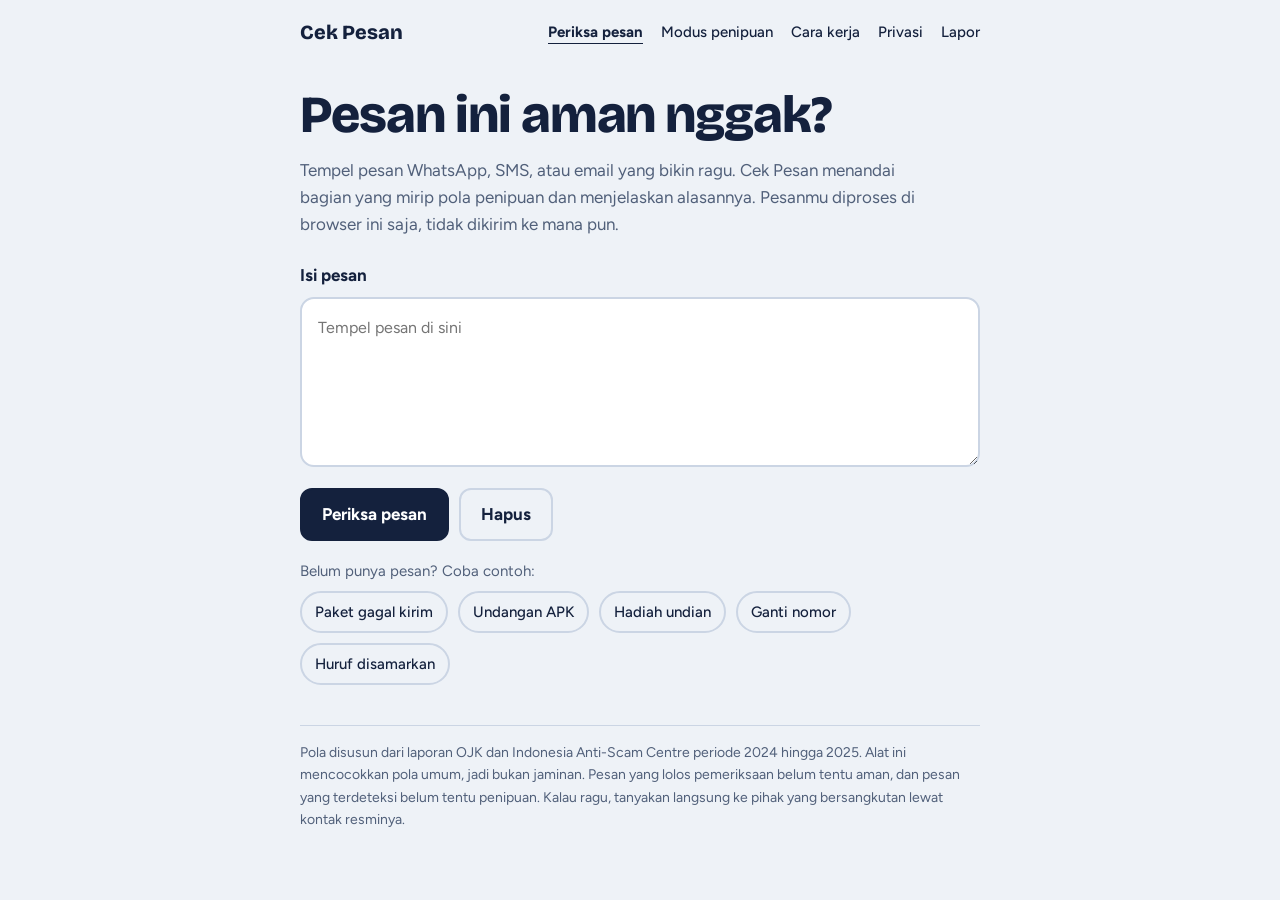
==== index.html @ b9cc6a18 "first commit" ====
<!DOCTYPE html>
<html lang="id">
<head>
<meta charset="utf-8">
<meta name="viewport" content="width=device-width, initial-scale=1, viewport-fit=cover">
<title>Cek Pesan: pengecek pesan penipuan berbahasa Indonesia</title>
<meta name="description" content="Tempel pesan WhatsApp, SMS, atau email yang mencurigakan. Cek Pesan menandai pola penipuan dan menjelaskan alasannya, langsung di browser.">
<meta property="og:type" content="website">
<meta property="og:title" content="Cek Pesan: pengecek pesan penipuan berbahasa Indonesia">
<meta property="og:description" content="Tempel pesan WhatsApp, SMS, atau email yang mencurigakan. Cek Pesan menandai pola penipuan dan menjelaskan alasannya, langsung di browser.">
<meta name="theme-color" content="#14213D">
<link rel="icon" href="ikon.svg" type="image/svg+xml">
<link rel="manifest" href="manifest.webmanifest">
<link rel="preconnect" href="https://fonts.googleapis.com"><link rel="preconnect" href="https://fonts.gstatic.com" crossorigin><link href="https://fonts.googleapis.com/css2?family=Bricolage+Grotesque:wght@600;800&family=Figtree:wght@400;500;700&display=swap" rel="stylesheet">
<link rel="stylesheet" href="css/style.css">
</head>
<body>
<nav class="top" aria-label="Menu utama"><a class="brand" href="index.html">Cek Pesan</a><a href="index.html" aria-current="page">Periksa pesan</a><a href="modus.html">Modus penipuan</a><a href="cara-kerja.html">Cara kerja</a><a href="privasi.html">Privasi</a><a href="lapor.html">Lapor</a></nav>
<main class="">

<h1>Pesan ini aman nggak?</h1>
<p class="lead">Tempel pesan WhatsApp, SMS, atau email yang bikin ragu. Cek Pesan menandai bagian yang mirip pola penipuan dan menjelaskan alasannya. Pesanmu diproses di browser ini saja, tidak dikirim ke mana pun.</p>

<label for="in" style="font-weight:700;display:block;margin-bottom:8px">Isi pesan</label>
<textarea id="in" placeholder="Tempel pesan di sini"></textarea>
<div class="row">
  <button class="primary" id="go">Periksa pesan</button>
  <button class="ghost" id="clr">Hapus</button>
</div>
<p class="hint">Belum punya pesan? Coba contoh:</p>
<div class="row" style="margin-top:8px">
  <button class="ghost ex" data-ex="0">Paket gagal kirim</button>
  <button class="ghost ex" data-ex="1">Undangan APK</button>
  <button class="ghost ex" data-ex="2">Hadiah undian</button>
  <button class="ghost ex" data-ex="3">Ganti nomor</button>
  <button class="ghost ex" data-ex="4">Huruf disamarkan</button>
</div>

<section id="out" aria-live="polite"></section>

<footer>Pola disusun dari laporan OJK dan Indonesia Anti-Scam Centre periode 2024 hingga 2025. Alat ini mencocokkan pola umum, jadi bukan jaminan. Pesan yang lolos pemeriksaan belum tentu aman, dan pesan yang terdeteksi belum tentu penipuan. Kalau ragu, tanyakan langsung ke pihak yang bersangkutan lewat kontak resminya.</footer>

</main>
<script src="js/app.js"></script>
</body>
</html>
---- css/style.css ----
:root{--bg:#EEF2F7;--surface:#FFFFFF;--ink:#14213D;--muted:#51607A;--line:#CBD5E4;--ok:#17745A;--warn:#A86A00;--bad:#C0283A;--okbg:#DDF3EA;--warnbg:#FFF0CF;--badbg:#FBDDE0;--mark:#FFE08A;--btn:#14213D;--btntx:#FFFFFF;
box-sizing:border-box;padding-top:env(safe-area-inset-top,0px);padding-bottom:env(safe-area-inset-bottom,0px);color-scheme:light}
@media (prefers-color-scheme:dark){:root:not([data-theme="light"]){--bg:#0F1624;--surface:#18223A;--ink:#E8EEF8;--muted:#9AA9C4;--line:#2B3A5A;--ok:#5FD3A6;--warn:#F0B84A;--bad:#FF7B8A;--okbg:#12362B;--warnbg:#3A2C0C;--badbg:#44161D;--mark:#6B5200;--btn:#E8EEF8;--btntx:#0F1624;color-scheme:dark}}
:root[data-theme="dark"]{--bg:#0F1624;--surface:#18223A;--ink:#E8EEF8;--muted:#9AA9C4;--line:#2B3A5A;--ok:#5FD3A6;--warn:#F0B84A;--bad:#FF7B8A;--okbg:#12362B;--warnbg:#3A2C0C;--badbg:#44161D;--mark:#6B5200;--btn:#E8EEF8;--btntx:#0F1624;color-scheme:dark}
html{scroll-padding-top:env(safe-area-inset-top,0px)}
*{box-sizing:border-box}
body{margin:0;background:var(--bg);color:var(--ink);font-family:"Figtree",system-ui,-apple-system,"Segoe UI",Roboto,sans-serif;line-height:1.6;font-size:17px}
main{max-width:720px;margin:0 auto;padding:40px 20px 56px}
h1{font-family:"Bricolage Grotesque","Figtree",system-ui,sans-serif;font-weight:800;font-size:clamp(34px,7vw,52px);line-height:1.05;letter-spacing:-.02em;margin:0 0 14px}
h2{font-family:"Bricolage Grotesque","Figtree",system-ui,sans-serif;font-size:21px;margin:30px 0 10px}
.lead{color:var(--muted);margin:0 0 24px;max-width:56ch}
textarea{width:100%;min-height:170px;resize:vertical;padding:16px;border:2px solid var(--line);border-radius:14px;background:var(--surface);color:var(--ink);font:inherit;font-size:16px}
textarea:focus-visible,button:focus-visible{outline:3px solid var(--ink);outline-offset:2px}
.row{display:flex;flex-wrap:wrap;gap:10px;align-items:center;margin-top:12px}
button{font:inherit;font-weight:700;cursor:pointer;border-radius:12px;border:2px solid var(--ink);padding:11px 20px}
.primary{background:var(--btn);color:var(--btntx);border-color:var(--btn)}
.ghost{background:transparent;color:var(--ink);border-color:var(--line)}
.ex{font-weight:500;font-size:15px;padding:7px 13px;border-radius:999px}
.hint{color:var(--muted);font-size:15px;margin:18px 0 0}
#out{margin-top:28px}
.verdict{border-radius:16px;padding:22px;border:2px solid}
.verdict.bad{background:var(--badbg);border-color:var(--bad)}
.verdict.warn{background:var(--warnbg);border-color:var(--warn)}
.verdict.ok{background:var(--okbg);border-color:var(--ok)}
.verdict h2{margin:0 0 6px;font-size:26px;line-height:1.2}
.verdict.bad h2{color:var(--bad)}.verdict.warn h2{color:var(--warn)}.verdict.ok h2{color:var(--ok)}
.verdict p{margin:0}
.meter{height:12px;border-radius:99px;background:var(--surface);margin:16px 0 6px;overflow:hidden;border:1px solid var(--line)}
.meter span{display:block;height:100%;border-radius:99px;background:currentColor}
.verdict.bad .meter{color:var(--bad)}.verdict.warn .meter{color:var(--warn)}.verdict.ok .meter{color:var(--ok)}
@media (prefers-reduced-motion:no-preference){.meter span{transition:width .6s ease}}
.small{font-size:15px;color:var(--muted)}
.msg{background:var(--surface);border:1px solid var(--line);border-radius:14px;padding:16px;white-space:pre-wrap;word-break:break-word}
mark{background:var(--mark);color:inherit;border-radius:4px;padding:1px 2px}
ul{padding-left:20px;margin:0}
li{margin:0 0 12px}
.reasons li{list-style:none;margin-left:-20px;padding:14px 16px;background:var(--surface);border:1px solid var(--line);border-left:5px solid var(--bad);border-radius:10px}
.reasons b{display:block}
.links code{background:var(--surface);border:1px solid var(--line);border-radius:6px;padding:2px 7px;word-break:break-all;font-size:15px}
a{color:var(--ink);font-weight:700;text-underline-offset:3px}
footer{margin-top:40px;color:var(--muted);font-size:14px;border-top:1px solid var(--line);padding-top:16px}

.top{max-width:720px;margin:0 auto;padding:16px 20px 0;display:flex;flex-wrap:wrap;gap:6px 18px;align-items:center}
.top a{text-decoration:none;font-weight:500;font-size:15px}
.top .brand{font-family:"Bricolage Grotesque","Figtree",system-ui,sans-serif;font-weight:800;font-size:20px;margin-right:auto}
.top a[aria-current]{text-decoration:underline;text-underline-offset:6px;font-weight:700}
.page p,.page li{max-width:62ch}
.page h1{margin-top:8px}
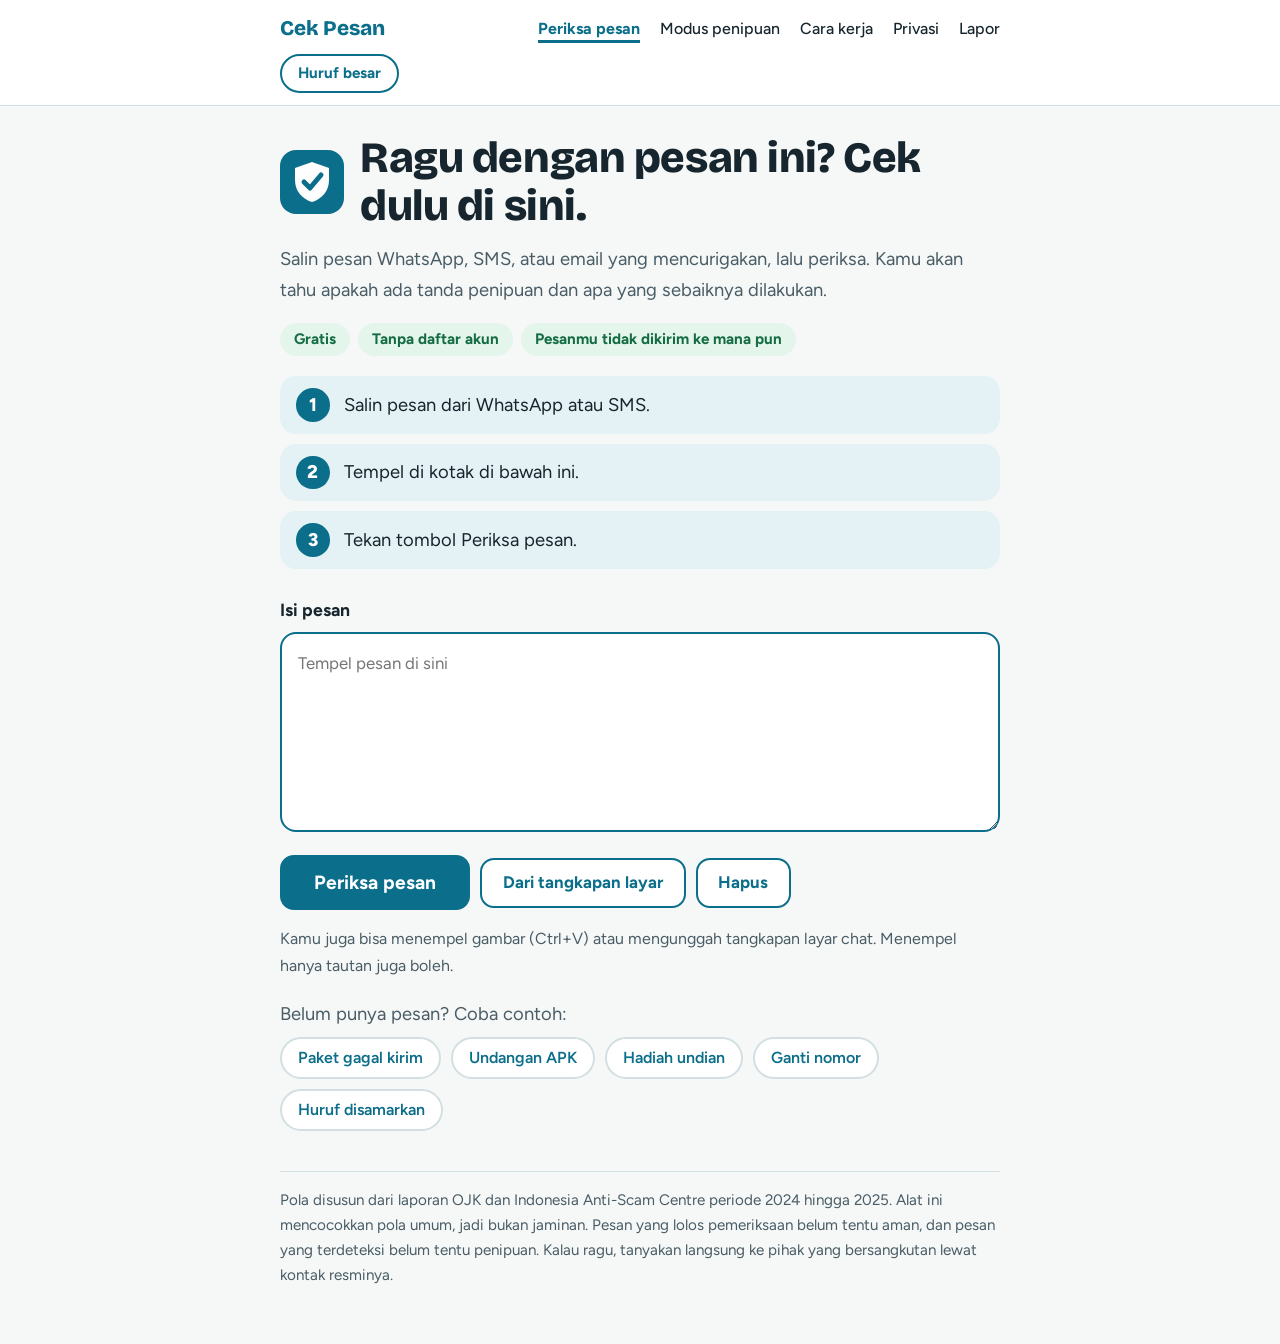
==== commit 7c72ae4f: "Big changes to UI and code logic" ====
--- a/index.html
+++ b/index.html
@@ -8,25 +8,30 @@
 <meta property="og:type" content="website">
 <meta property="og:title" content="Cek Pesan: pengecek pesan penipuan berbahasa Indonesia">
 <meta property="og:description" content="Tempel pesan WhatsApp, SMS, atau email yang mencurigakan. Cek Pesan menandai pola penipuan dan menjelaskan alasannya, langsung di browser.">
-<meta name="theme-color" content="#14213D">
+<meta name="theme-color" content="#0B6E8A">
 <link rel="icon" href="ikon.svg" type="image/svg+xml">
 <link rel="manifest" href="manifest.webmanifest">
 <link rel="preconnect" href="https://fonts.googleapis.com"><link rel="preconnect" href="https://fonts.gstatic.com" crossorigin><link href="https://fonts.googleapis.com/css2?family=Bricolage+Grotesque:wght@600;800&family=Figtree:wght@400;500;700&display=swap" rel="stylesheet">
 <link rel="stylesheet" href="css/style.css">
 </head>
 <body>
-<nav class="top" aria-label="Menu utama"><a class="brand" href="index.html">Cek Pesan</a><a href="index.html" aria-current="page">Periksa pesan</a><a href="modus.html">Modus penipuan</a><a href="cara-kerja.html">Cara kerja</a><a href="privasi.html">Privasi</a><a href="lapor.html">Lapor</a></nav>
+<nav class="top" aria-label="Menu utama"><a class="brand" href="index.html">Cek Pesan</a><a href="index.html" aria-current="page">Periksa pesan</a><a href="modus.html">Modus penipuan</a><a href="cara-kerja.html">Cara kerja</a><a href="privasi.html">Privasi</a><a href="lapor.html">Lapor</a><button class="ukuran" id="ukuran" type="button" aria-pressed="false">Huruf besar</button></nav>
 <main class="">
 
-<h1>Pesan ini aman nggak?</h1>
-<p class="lead">Tempel pesan WhatsApp, SMS, atau email yang bikin ragu. Cek Pesan menandai bagian yang mirip pola penipuan dan menjelaskan alasannya. Pesanmu diproses di browser ini saja, tidak dikirim ke mana pun.</p>
+<div class="hero"><svg class="logo" viewBox="0 0 64 64" aria-hidden="true"><rect width="64" height="64" rx="16" fill="#0B6E8A"/><path d="M32 12l17 6v12c0 11-7 19-17 22-10-3-17-11-17-22V18z" fill="#fff"/><path d="M24 32l6 6 11-13" fill="none" stroke="#0B6E8A" stroke-width="5" stroke-linecap="round" stroke-linejoin="round"/></svg><h1>Ragu dengan pesan ini? Cek dulu di sini.</h1></div>
+<p class="lead">Salin pesan WhatsApp, SMS, atau email yang mencurigakan, lalu periksa. Kamu akan tahu apakah ada tanda penipuan dan apa yang sebaiknya dilakukan.</p>
+<ul class="jaminan"><li>Gratis</li><li>Tanpa daftar akun</li><li>Pesanmu tidak dikirim ke mana pun</li></ul>
+<ol class="langkah"><li>Salin pesan dari WhatsApp atau SMS.</li><li>Tempel di kotak di bawah ini.</li><li>Tekan tombol Periksa pesan.</li></ol>
 
 <label for="in" style="font-weight:700;display:block;margin-bottom:8px">Isi pesan</label>
 <textarea id="in" placeholder="Tempel pesan di sini"></textarea>
 <div class="row">
   <button class="primary" id="go">Periksa pesan</button>
+  <button class="ghost" id="img">Dari tangkapan layar</button>
   <button class="ghost" id="clr">Hapus</button>
+  <input type="file" id="file" accept="image/*" hidden>
 </div>
+<p class="small" id="st" aria-live="polite">Kamu juga bisa menempel gambar (Ctrl+V) atau mengunggah tangkapan layar chat. Menempel hanya tautan juga boleh.</p>
 <p class="hint">Belum punya pesan? Coba contoh:</p>
 <div class="row" style="margin-top:8px">
   <button class="ghost ex" data-ex="0">Paket gagal kirim</button>
@@ -42,5 +47,6 @@
 
 </main>
 <script src="js/app.js"></script>
+<script src="js/umum.js"></script>
 </body>
 </html>
--- a/css/style.css
+++ b/css/style.css
@@ -1,48 +1,56 @@
-:root{--bg:#EEF2F7;--surface:#FFFFFF;--ink:#14213D;--muted:#51607A;--line:#CBD5E4;--ok:#17745A;--warn:#A86A00;--bad:#C0283A;--okbg:#DDF3EA;--warnbg:#FFF0CF;--badbg:#FBDDE0;--mark:#FFE08A;--btn:#14213D;--btntx:#FFFFFF;
+:root{--bg:#F5F8F7;--surface:#FFFFFF;--ink:#17262E;--muted:#4A5C66;--line:#D3DFE2;--brand:#0B6E8A;--tint:#E4F2F5;--ok:#146C43;--warn:#8A5A00;--bad:#B3261E;--okbg:#E4F5EC;--warnbg:#FFF4DB;--badbg:#FDECEA;--mark:#FFE08A;
 box-sizing:border-box;padding-top:env(safe-area-inset-top,0px);padding-bottom:env(safe-area-inset-bottom,0px);color-scheme:light}
-@media (prefers-color-scheme:dark){:root:not([data-theme="light"]){--bg:#0F1624;--surface:#18223A;--ink:#E8EEF8;--muted:#9AA9C4;--line:#2B3A5A;--ok:#5FD3A6;--warn:#F0B84A;--bad:#FF7B8A;--okbg:#12362B;--warnbg:#3A2C0C;--badbg:#44161D;--mark:#6B5200;--btn:#E8EEF8;--btntx:#0F1624;color-scheme:dark}}
-:root[data-theme="dark"]{--bg:#0F1624;--surface:#18223A;--ink:#E8EEF8;--muted:#9AA9C4;--line:#2B3A5A;--ok:#5FD3A6;--warn:#F0B84A;--bad:#FF7B8A;--okbg:#12362B;--warnbg:#3A2C0C;--badbg:#44161D;--mark:#6B5200;--btn:#E8EEF8;--btntx:#0F1624;color-scheme:dark}
-html{scroll-padding-top:env(safe-area-inset-top,0px)}
+html{scroll-padding-top:env(safe-area-inset-top,0px);font-size:100%}
+html[data-huruf="besar"]{font-size:125%}
 *{box-sizing:border-box}
-body{margin:0;background:var(--bg);color:var(--ink);font-family:"Figtree",system-ui,-apple-system,"Segoe UI",Roboto,sans-serif;line-height:1.6;font-size:17px}
-main{max-width:720px;margin:0 auto;padding:40px 20px 56px}
-h1{font-family:"Bricolage Grotesque","Figtree",system-ui,sans-serif;font-weight:800;font-size:clamp(34px,7vw,52px);line-height:1.05;letter-spacing:-.02em;margin:0 0 14px}
-h2{font-family:"Bricolage Grotesque","Figtree",system-ui,sans-serif;font-size:21px;margin:30px 0 10px}
-.lead{color:var(--muted);margin:0 0 24px;max-width:56ch}
-textarea{width:100%;min-height:170px;resize:vertical;padding:16px;border:2px solid var(--line);border-radius:14px;background:var(--surface);color:var(--ink);font:inherit;font-size:16px}
-textarea:focus-visible,button:focus-visible{outline:3px solid var(--ink);outline-offset:2px}
-.row{display:flex;flex-wrap:wrap;gap:10px;align-items:center;margin-top:12px}
-button{font:inherit;font-weight:700;cursor:pointer;border-radius:12px;border:2px solid var(--ink);padding:11px 20px}
-.primary{background:var(--btn);color:var(--btntx);border-color:var(--btn)}
-.ghost{background:transparent;color:var(--ink);border-color:var(--line)}
-.ex{font-weight:500;font-size:15px;padding:7px 13px;border-radius:999px}
-.hint{color:var(--muted);font-size:15px;margin:18px 0 0}
-#out{margin-top:28px}
-.verdict{border-radius:16px;padding:22px;border:2px solid}
+body{margin:0;background:var(--bg);color:var(--ink);font-family:"Figtree",system-ui,-apple-system,"Segoe UI",Roboto,sans-serif;font-size:1.15rem;line-height:1.65}
+main{max-width:760px;margin:0 auto;padding:28px 20px 56px}
+h1{font-family:"Bricolage Grotesque","Figtree",system-ui,sans-serif;font-weight:800;font-size:clamp(1.9rem,6vw,2.7rem);line-height:1.12;letter-spacing:-.01em;margin:0}
+h2{font-family:"Bricolage Grotesque","Figtree",system-ui,sans-serif;font-size:1.45rem;margin:32px 0 10px}
+.lead{color:var(--muted);margin:14px 0 18px;max-width:58ch}
+a{color:var(--brand);font-weight:700;text-underline-offset:3px}
+.hero{display:flex;gap:16px;align-items:center}
+.logo{flex:none;width:64px;height:64px}
+.jaminan{display:flex;flex-wrap:wrap;gap:8px;margin:0 0 20px;padding:0;list-style:none}
+.jaminan li{margin:0;background:var(--okbg);color:var(--ok);font-weight:700;font-size:.95rem;border-radius:999px;padding:4px 14px}
+.langkah{display:grid;gap:10px;list-style:none;padding:0;margin:0 0 26px;counter-reset:s}
+.langkah li{counter-increment:s;display:flex;gap:14px;align-items:center;background:var(--tint);border-radius:16px;padding:12px 16px;margin:0}
+.langkah li::before{content:counter(s);flex:none;width:2.1rem;height:2.1rem;border-radius:50%;background:var(--brand);color:#fff;display:grid;place-items:center;font-weight:800}
+label{font-size:1.1rem}
+textarea{width:100%;min-height:200px;resize:vertical;padding:16px;border:2px solid var(--brand);border-radius:16px;background:var(--surface);color:var(--ink);font:inherit;font-size:1.05rem}
+textarea:focus-visible,button:focus-visible,a:focus-visible{outline:4px solid #7CC4D8;outline-offset:2px}
+.row{display:flex;flex-wrap:wrap;gap:10px;align-items:center;margin-top:14px}
+button{font:inherit;font-size:1.05rem;font-weight:700;min-height:3.1rem;cursor:pointer;border-radius:14px;border:2px solid var(--brand);padding:.5rem 1.3rem}
+.primary{background:var(--brand);color:#fff}
+#go{font-size:1.2rem;padding:.6rem 2rem}
+.ghost{background:var(--surface);color:var(--brand)}
+.ex{font-weight:600;font-size:1rem;min-height:2.6rem;padding:.3rem 1rem;border-radius:999px;border-color:var(--line)}
+.hint{color:var(--muted);margin:20px 0 0}
+#out{margin-top:30px}
+.verdict{border-radius:18px;padding:22px;border:2px solid;border-left-width:10px}
 .verdict.bad{background:var(--badbg);border-color:var(--bad)}
 .verdict.warn{background:var(--warnbg);border-color:var(--warn)}
 .verdict.ok{background:var(--okbg);border-color:var(--ok)}
-.verdict h2{margin:0 0 6px;font-size:26px;line-height:1.2}
+.verdict h2{margin:0 0 8px;font-size:1.6rem;line-height:1.2}
 .verdict.bad h2{color:var(--bad)}.verdict.warn h2{color:var(--warn)}.verdict.ok h2{color:var(--ok)}
 .verdict p{margin:0}
-.meter{height:12px;border-radius:99px;background:var(--surface);margin:16px 0 6px;overflow:hidden;border:1px solid var(--line)}
+.meter{height:14px;border-radius:99px;background:var(--surface);margin:16px 0 8px;overflow:hidden;border:1px solid var(--line)}
 .meter span{display:block;height:100%;border-radius:99px;background:currentColor}
 .verdict.bad .meter{color:var(--bad)}.verdict.warn .meter{color:var(--warn)}.verdict.ok .meter{color:var(--ok)}
 @media (prefers-reduced-motion:no-preference){.meter span{transition:width .6s ease}}
-.small{font-size:15px;color:var(--muted)}
-.msg{background:var(--surface);border:1px solid var(--line);border-radius:14px;padding:16px;white-space:pre-wrap;word-break:break-word}
+.small{font-size:1rem;color:var(--muted)}
+.msg{background:var(--surface);border:1px solid var(--line);border-radius:16px;padding:16px;white-space:pre-wrap;word-break:break-word}
 mark{background:var(--mark);color:inherit;border-radius:4px;padding:1px 2px}
-ul{padding-left:20px;margin:0}
-li{margin:0 0 12px}
-.reasons li{list-style:none;margin-left:-20px;padding:14px 16px;background:var(--surface);border:1px solid var(--line);border-left:5px solid var(--bad);border-radius:10px}
+ul{padding-left:1.3rem;margin:0}
+li{margin:0 0 .7rem}
+.reasons li{list-style:none;margin-left:-1.3rem;padding:14px 16px;background:var(--surface);border:1px solid var(--line);border-left:6px solid var(--bad);border-radius:12px}
 .reasons b{display:block}
-.links code{background:var(--surface);border:1px solid var(--line);border-radius:6px;padding:2px 7px;word-break:break-all;font-size:15px}
-a{color:var(--ink);font-weight:700;text-underline-offset:3px}
-footer{margin-top:40px;color:var(--muted);font-size:14px;border-top:1px solid var(--line);padding-top:16px}
-
-.top{max-width:720px;margin:0 auto;padding:16px 20px 0;display:flex;flex-wrap:wrap;gap:6px 18px;align-items:center}
-.top a{text-decoration:none;font-weight:500;font-size:15px}
-.top .brand{font-family:"Bricolage Grotesque","Figtree",system-ui,sans-serif;font-weight:800;font-size:20px;margin-right:auto}
-.top a[aria-current]{text-decoration:underline;text-underline-offset:6px;font-weight:700}
+.links code{background:var(--surface);border:1px solid var(--line);border-radius:6px;padding:2px 7px;word-break:break-all;font-size:1rem}
+footer{margin-top:40px;color:var(--muted);font-size:.95rem;border-top:1px solid var(--line);padding-top:16px}
+.top{display:flex;flex-wrap:wrap;gap:8px 20px;align-items:center;background:var(--surface);border-bottom:1px solid var(--line);padding:12px max(20px,calc((100% - 720px)/2))}
+.top a{text-decoration:none;font-weight:500;font-size:1rem;color:var(--ink)}
+.top .brand{font-family:"Bricolage Grotesque","Figtree",system-ui,sans-serif;font-weight:800;font-size:1.3rem;color:var(--brand);margin-right:auto}
+.top a[aria-current]{text-decoration:underline;text-decoration-thickness:3px;text-underline-offset:6px;font-weight:700;color:var(--brand)}
+.top .ukuran{min-height:2.4rem;font-size:.95rem;padding:.2rem 1rem;border-radius:999px;background:var(--surface);color:var(--brand)}
 .page p,.page li{max-width:62ch}
 .page h1{margin-top:8px}
